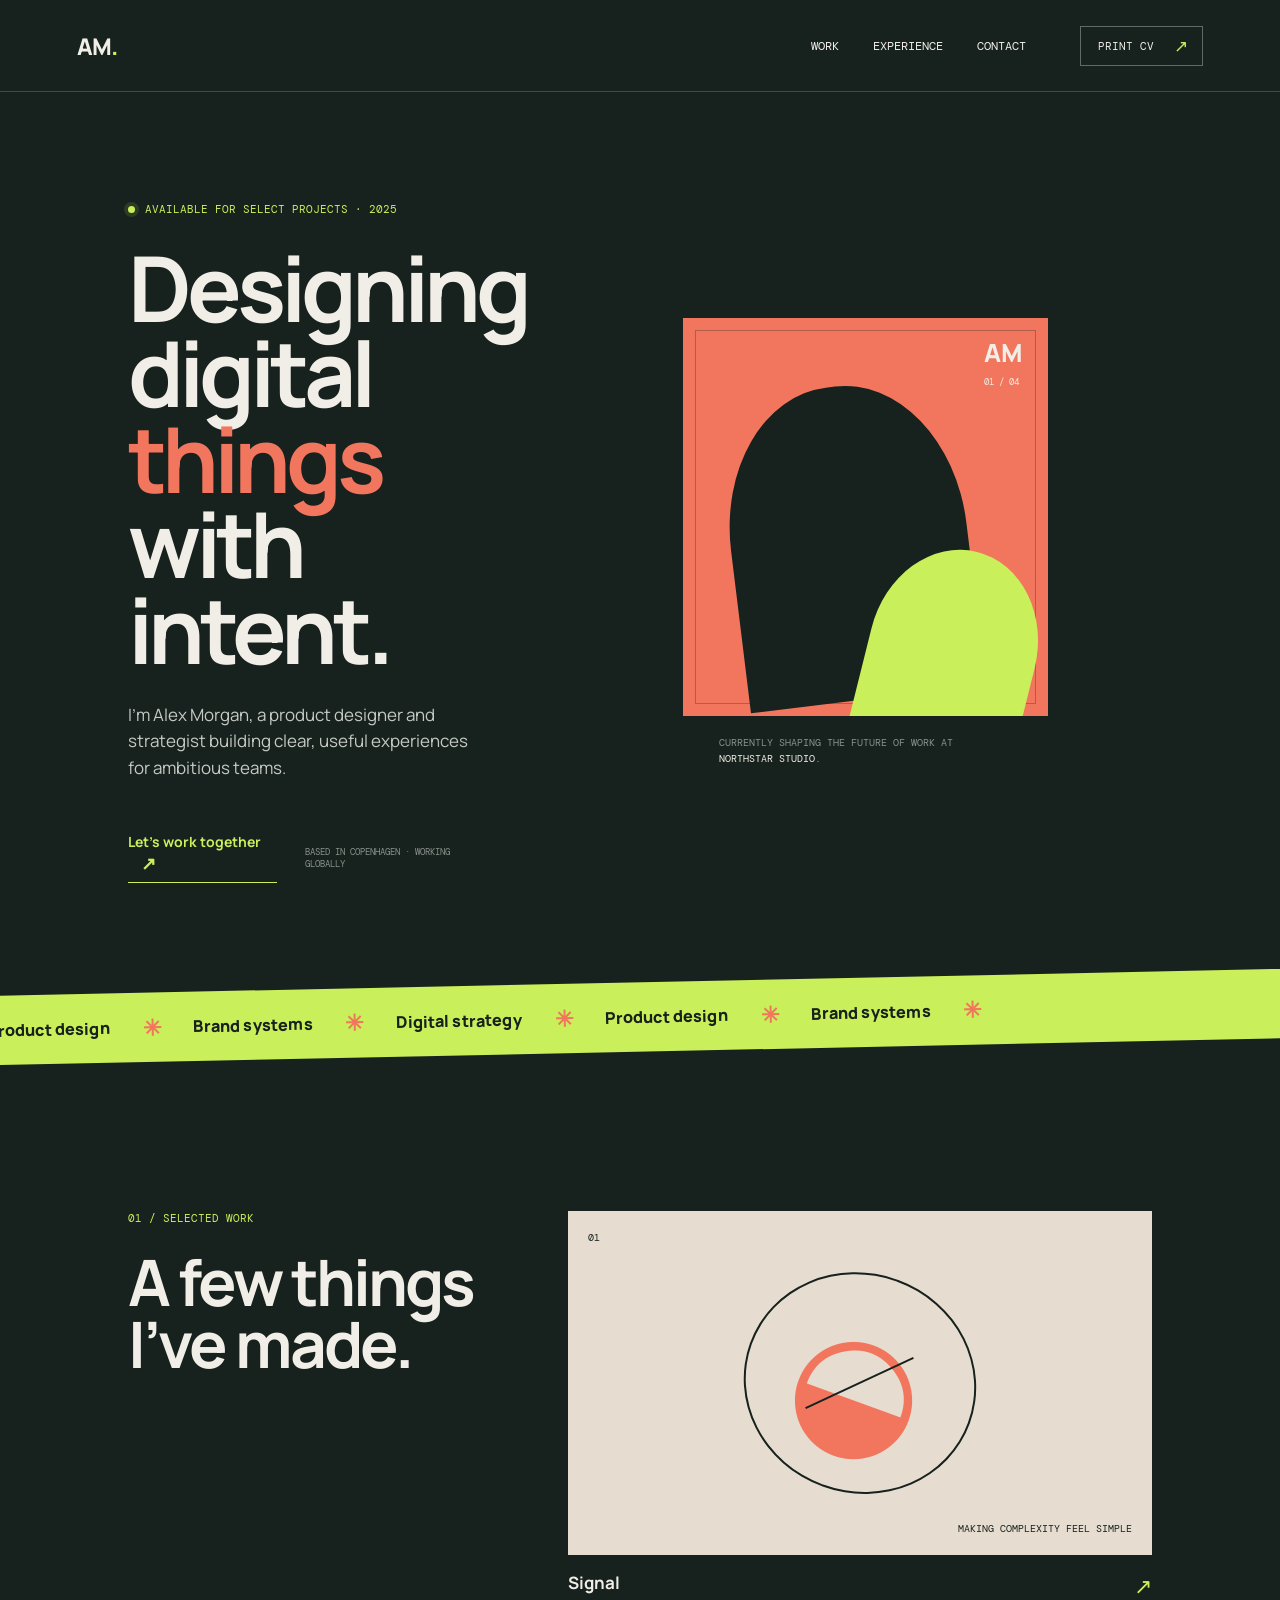
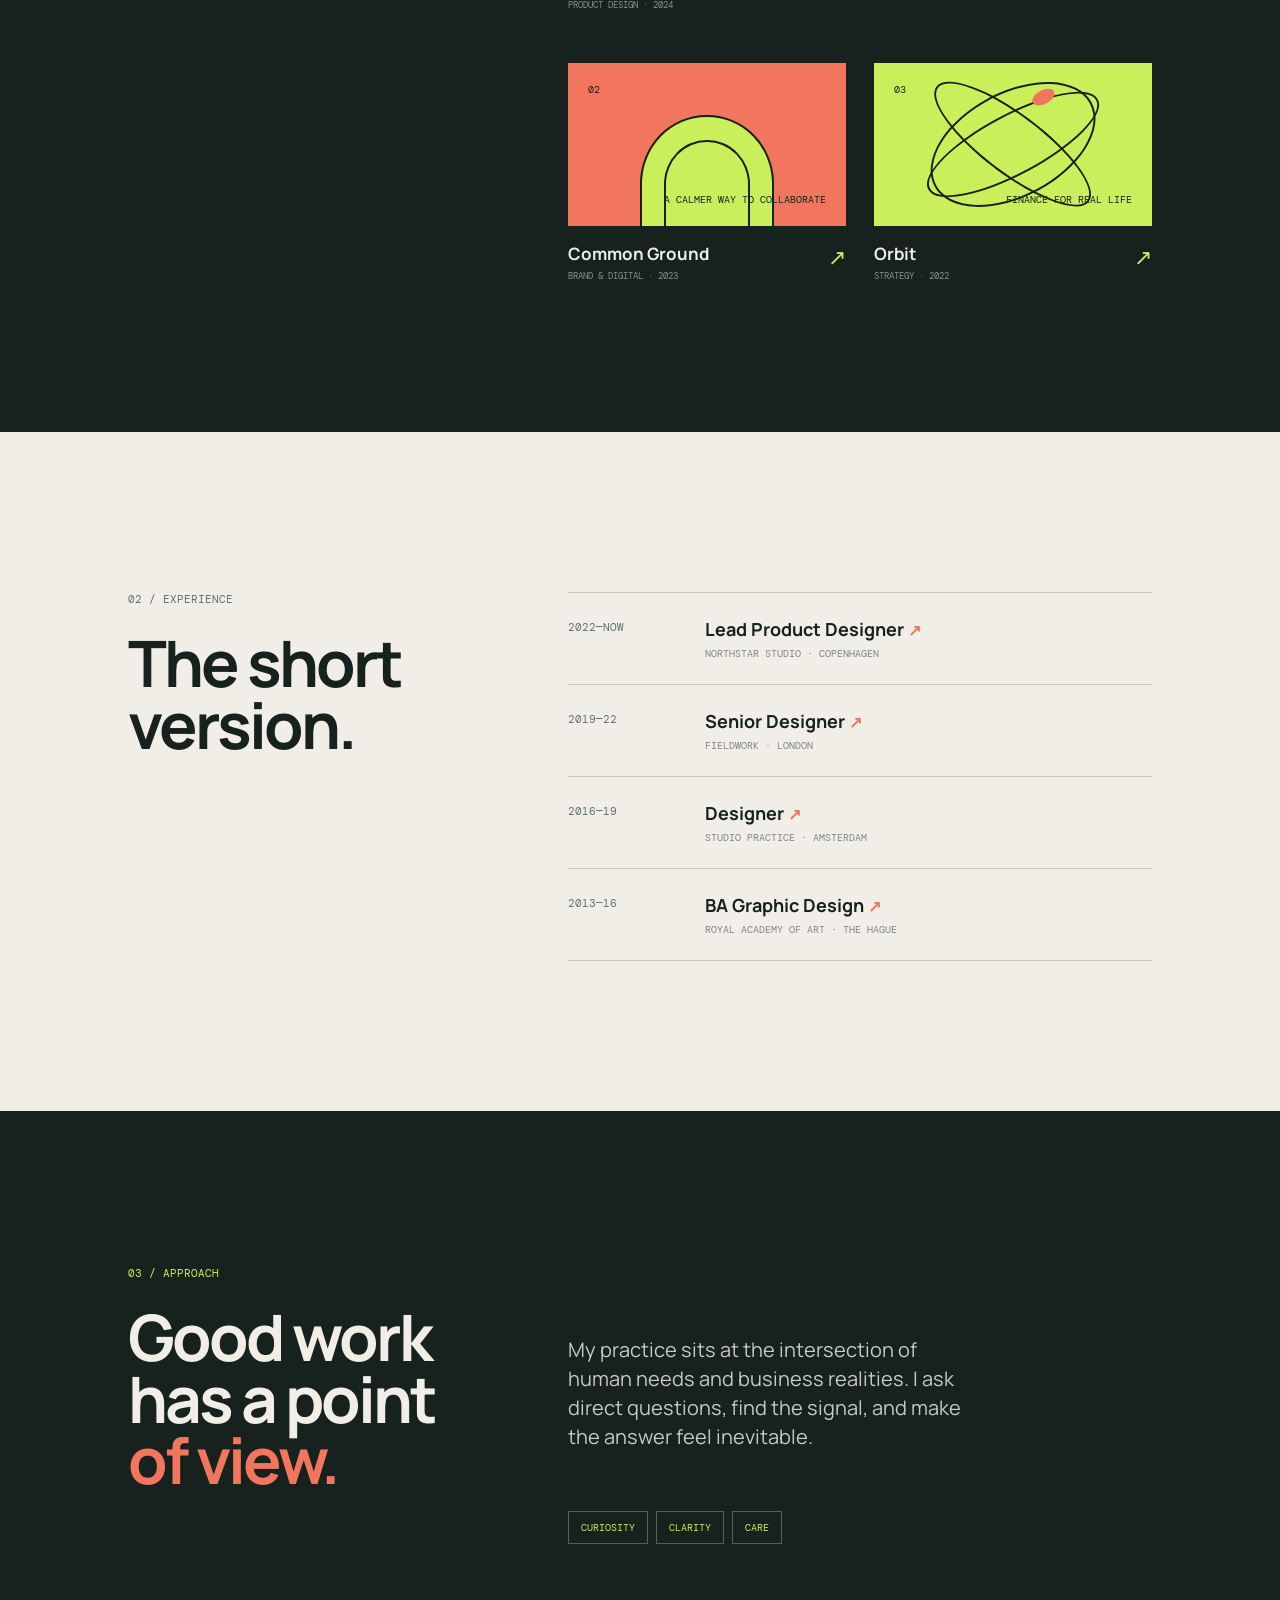
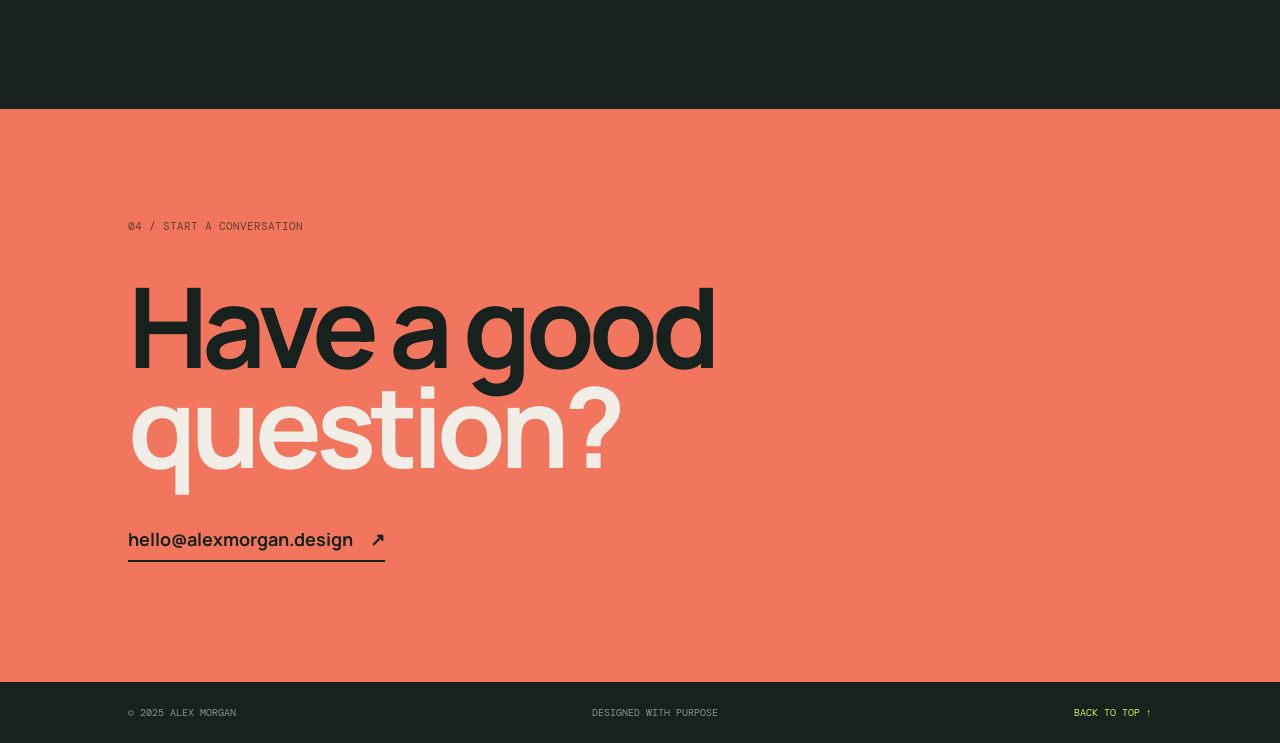
==== myPortfolioHT/index.html @ 03792dd4 "myPortfolio" ====
<!doctype html>
<html lang="en">
<head>
  <meta charset="UTF-8" />
  <meta name="viewport" content="width=device-width, initial-scale=1.0" />
  <meta name="description" content="Alex Morgan - Product designer and digital strategist." />
  <title>Alex Morgan | Product Designer</title>
  <link rel="preconnect" href="https://fonts.googleapis.com" />
  <link rel="preconnect" href="https://fonts.gstatic.com" crossorigin />
  <link href="https://fonts.googleapis.com/css2?family=DM+Mono:wght@400;500&family=Manrope:wght@400;500;600;700;800&display=swap" rel="stylesheet" />
  <link rel="stylesheet" href="styles.css" />
</head>
<body>
  <div class="site-shell">
    <header class="topbar">
      <a class="wordmark" href="#top" aria-label="Alex Morgan home">AM<span>.</span></a>
      <nav class="nav-links" aria-label="Primary navigation">
        <a href="#work">Work</a>
        <a href="#experience">Experience</a>
        <a href="#contact">Contact</a>
      </nav>
      <button class="print-button" type="button" data-print aria-label="Print or save this CV">
        <span>Print CV</span>
        <span class="button-arrow" aria-hidden="true">↗</span>
      </button>
    </header>

    <main id="top">
      <section class="hero section-grid" aria-labelledby="intro-title">
        <div class="hero-copy">
          <p class="eyebrow"><span class="status-dot"></span> Available for select projects · 2025</p>
          <h1 id="intro-title">Designing digital<br /><em>things</em> with intent.</h1>
          <p class="intro">I’m Alex Morgan, a product designer and strategist building clear, useful experiences for ambitious teams.</p>
          <div class="hero-actions">
            <a class="text-link" href="mailto:hello@alexmorgan.design">Let’s work together <span>↗</span></a>
            <span class="location">Based in Copenhagen · Working globally</span>
          </div>
        </div>
        <div class="hero-aside">
          <div class="portrait-frame" role="img" aria-label="Abstract portrait placeholder">
            <div class="portrait-shape shape-one"></div>
            <div class="portrait-shape shape-two"></div>
            <div class="portrait-label">AM<br /><span>01 / 04</span></div>
          </div>
          <p class="aside-note">Currently shaping the future of work at <strong>Northstar Studio</strong>.</p>
        </div>
      </section>

      <section class="marquee" aria-label="Areas of practice">
        <div class="marquee-track"><span>Product design</span><i>✳</i><span>Brand systems</span><i>✳</i><span>Digital strategy</span><i>✳</i><span>Product design</span><i>✳</i><span>Brand systems</span><i>✳</i></div>
      </section>

      <section id="work" class="content-section section-grid" aria-labelledby="work-title">
        <div class="section-heading"><p class="section-number">01 / Selected work</p><h2 id="work-title">A few things<br />I’ve made.</h2></div>
        <div class="project-list">
          <article class="project project-featured">
            <div class="project-visual visual-signal"><span class="visual-tag">01</span><div class="signal-mark">◒</div><span class="visual-caption">Making complexity feel simple</span></div>
            <div class="project-meta"><div><h3>Signal</h3><p>Product design · 2024</p></div><a href="#contact" aria-label="Learn more about Signal">↗</a></div>
          </article>
          <article class="project">
            <div class="project-visual visual-arch"><span class="visual-tag">02</span><div class="arch-mark"></div><span class="visual-caption">A calmer way to collaborate</span></div>
            <div class="project-meta"><div><h3>Common Ground</h3><p>Brand & digital · 2023</p></div><a href="#contact" aria-label="Learn more about Common Ground">↗</a></div>
          </article>
          <article class="project">
            <div class="project-visual visual-orbit"><span class="visual-tag">03</span><div class="orbit-mark"><span></span></div><span class="visual-caption">Finance for real life</span></div>
            <div class="project-meta"><div><h3>Orbit</h3><p>Strategy · 2022</p></div><a href="#contact" aria-label="Learn more about Orbit">↗</a></div>
          </article>
        </div>
      </section>

      <section id="experience" class="content-section experience-section section-grid" aria-labelledby="experience-title">
        <div class="section-heading"><p class="section-number">02 / Experience</p><h2 id="experience-title">The short<br />version.</h2></div>
        <div class="experience-list">
          <div class="experience-row"><span class="year">2022—Now</span><div><h3>Lead Product Designer <span>↗</span></h3><p>Northstar Studio · Copenhagen</p></div></div>
          <div class="experience-row"><span class="year">2019—22</span><div><h3>Senior Designer <span>↗</span></h3><p>Fieldwork · London</p></div></div>
          <div class="experience-row"><span class="year">2016—19</span><div><h3>Designer <span>↗</span></h3><p>Studio Practice · Amsterdam</p></div></div>
          <div class="experience-row"><span class="year">2013—16</span><div><h3>BA Graphic Design <span>↗</span></h3><p>Royal Academy of Art · The Hague</p></div></div>
        </div>
      </section>

      <section class="principles section-grid" aria-labelledby="principles-title">
        <div><p class="section-number">03 / Approach</p><h2 id="principles-title">Good work<br />has a point<br /><em>of view.</em></h2></div>
        <div class="principle-copy"><p>My practice sits at the intersection of human needs and business realities. I ask direct questions, find the signal, and make the answer feel inevitable.</p><div class="principle-tags"><span>Curiosity</span><span>Clarity</span><span>Care</span></div></div>
      </section>

      <section id="contact" class="contact-section" aria-labelledby="contact-title">
        <p class="section-number">04 / Start a conversation</p>
        <h2 id="contact-title">Have a good<br /><em>question?</em></h2>
        <a class="contact-email" href="mailto:hello@alexmorgan.design">hello@alexmorgan.design <span>↗</span></a>
      </section>
    </main>

    <footer class="footer"><span>© 2025 Alex Morgan</span><span>Designed with purpose</span><a href="#top">Back to top ↑</a></footer>
  </div>
  <script src="script.js"></script>
</body>
</html>
---- myPortfolioHT/styles.css ----
:root {
  --ink: #17211e;
  --paper: #f0eee7;
  --lime: #c9f05a;
  --coral: #f2765d;
  --muted: #65706a;
  --line: rgba(23, 33, 30, 0.18);
  --display: 'Manrope', sans-serif;
  --mono: 'DM Mono', monospace;
}

* { box-sizing: border-box; }
html { scroll-behavior: smooth; }
body { margin: 0; background: var(--ink); color: var(--paper); font-family: var(--display); }
 .reveal { opacity: 0; transform: translateY(18px); transition: opacity .7s ease, transform .7s ease; }
 .reveal.is-visible { opacity: 1; transform: translateY(0); }
a { color: inherit; text-decoration: none; }
.site-shell { max-width: 1440px; margin: 0 auto; overflow: hidden; }
.topbar { height: 92px; padding: 0 6vw; display: flex; align-items: center; justify-content: space-between; border-bottom: 1px solid rgba(240,238,231,.2); }
.wordmark { font-size: 23px; font-weight: 800; letter-spacing: -1px; }
.wordmark span { color: var(--lime); }
.nav-links { display: flex; gap: 34px; margin-left: auto; margin-right: 54px; font: 12px var(--mono); text-transform: uppercase; letter-spacing: 0; }
.nav-links a, .footer a { transition: color .2s ease; }
.nav-links a:hover, .footer a:hover { color: var(--lime); }
.print-button { border: 1px solid rgba(240,238,231,.35); background: transparent; color: var(--paper); padding: 12px 14px 12px 17px; display: flex; align-items: center; gap: 20px; font: 11px var(--mono); cursor: pointer; text-transform: uppercase; }
.button-arrow { color: var(--lime); font-size: 17px; line-height: 10px; }
.section-grid { display: grid; grid-template-columns: minmax(240px, .75fr) minmax(0, 1.25fr); gap: 7vw; padding-left: 10vw; padding-right: 10vw; }
.hero { min-height: 695px; padding-top: 110px; padding-bottom: 100px; align-items: center; }
.eyebrow, .section-number, .year, .project-meta p, .location { color: var(--lime); font: 11px var(--mono); letter-spacing: 0; text-transform: uppercase; }
.eyebrow { display: flex; align-items: center; gap: 10px; }
.status-dot { width: 7px; height: 7px; border-radius: 50%; background: var(--lime); box-shadow: 0 0 0 4px rgba(201,240,90,.12); }
h1, h2, h3, p { margin-top: 0; }
h1 { margin: 29px 0 30px; font-size: clamp(3.8rem, 7.1vw, 7.2rem); line-height: .94; letter-spacing: -5px; font-weight: 700; }
h1 em, h2 em { color: var(--coral); font-style: normal; }
.intro { max-width: 430px; color: #c5cac3; font-size: 17px; line-height: 1.55; }
.hero-actions { display: flex; align-items: center; gap: 28px; margin-top: 51px; }
.text-link { color: var(--lime); border-bottom: 1px solid var(--lime); padding-bottom: 7px; font-size: 14px; font-weight: 700; }
.text-link span, .contact-email span { display: inline-block; margin-left: 13px; font-size: 18px; transition: transform .2s ease; }
.text-link:hover span, .contact-email:hover span { transform: translate(3px,-3px); }
.location { color: #89918b; font-size: 9px; }
.hero-aside { align-self: stretch; display: flex; flex-direction: column; justify-content: center; padding-left: 9vw; }
.portrait-frame { aspect-ratio: 1 / 1.09; max-width: 365px; background: var(--coral); position: relative; overflow: hidden; }
.portrait-frame:after { content: ''; position: absolute; inset: 12px; border: 1px solid rgba(23,33,30,.3); }
.portrait-shape { position: absolute; background: var(--ink); z-index: 1; }
.shape-one { width: 65%; height: 79%; left: 13%; top: 17%; border-radius: 48% 48% 0 0; transform: rotate(-7deg); }
.shape-two { width: 46%; height: 50%; right: 3%; bottom: -8%; border-radius: 50% 50% 0 0; background: var(--lime); transform: rotate(14deg); }
.portrait-label { position: absolute; z-index: 2; top: 24px; right: 25px; color: var(--paper); font-size: 25px; font-weight: 800; line-height: .9; }
.portrait-label span { font: 9px var(--mono); }
.aside-note { max-width: 235px; margin: 19px 0 0 36px; color: #89918b; font: 10px/1.6 var(--mono); text-transform: uppercase; }
.aside-note strong { color: var(--paper); font-weight: 400; }
.marquee { background: var(--lime); color: var(--ink); padding: 19px 0; overflow: hidden; transform: rotate(-1.2deg) scale(1.02); }
.marquee-track { width: max-content; display: flex; align-items: center; gap: 32px; font-size: 16px; font-weight: 800; animation: drift 24s linear infinite; }
.marquee i { font-style: normal; font-size: 22px; color: var(--coral); }
@keyframes drift { to { transform: translateX(-32%); } }
.content-section { padding-top: 160px; padding-bottom: 150px; }
.section-heading h2, .principles h2 { margin-top: 26px; font-size: clamp(2.7rem, 5vw, 5.1rem); line-height: .96; letter-spacing: -3px; }
.project-list { display: grid; grid-template-columns: repeat(2, 1fr); gap: 52px 28px; }
.project-featured { grid-column: 1 / -1; }
.project-visual { aspect-ratio: 1.7; position: relative; padding: 20px; overflow: hidden; color: var(--ink); }
.visual-tag, .visual-caption { position: absolute; z-index: 2; font: 10px var(--mono); text-transform: uppercase; }
.visual-tag { top: 20px; left: 20px; }.visual-caption { right: 20px; bottom: 20px; }
.visual-signal { background: #e6ddd0; }.signal-mark { position: absolute; inset: 18% 30%; border: 2px solid var(--ink); border-radius: 50%; font-size: 12vw; line-height: 1.1; display: flex; justify-content: center; align-items: center; color: var(--coral); transform: rotate(20deg); }
.signal-mark:after { content: ''; position: absolute; width: 52%; height: 2px; background: var(--ink); transform: rotate(-45deg); }
.visual-arch { background: var(--coral); }.arch-mark { position: absolute; width: 48%; height: 84%; bottom: -16%; left: 26%; background: var(--lime); border: 2px solid var(--ink); border-radius: 50% 50% 0 0; }.arch-mark:after { content: ''; position: absolute; inset: 17%; border: 2px solid var(--ink); border-bottom: 0; border-radius: 50% 50% 0 0; }
.visual-orbit { background: var(--lime); }.orbit-mark { position: absolute; inset: 18%; border: 2px solid var(--ink); border-radius: 50%; transform: rotate(-28deg); }.orbit-mark:before, .orbit-mark:after { content: ''; position: absolute; inset: 20% -5%; border: 2px solid var(--ink); border-radius: 50%; }.orbit-mark:after { transform: rotate(65deg); }.orbit-mark span { position: absolute; width: 14%; height: 14%; border-radius: 50%; background: var(--coral); top: 16%; right: 15%; }
.project-meta { display: flex; justify-content: space-between; align-items: flex-start; padding-top: 15px; border-top: 1px solid var(--line); }.project-meta h3 { margin: 0 0 5px; font-size: 17px; }.project-meta p { margin: 0; color: #89918b; font-size: 9px; }.project-meta > a { color: var(--lime); font-size: 22px; }
.experience-section { background: var(--paper); color: var(--ink); }.experience-section .section-number { color: #60716a; }.experience-list { border-top: 1px solid var(--line); }.experience-row { display: grid; grid-template-columns: 112px 1fr; gap: 25px; padding: 24px 0; border-bottom: 1px solid var(--line); }.experience-row .year { color: #60716a; padding-top: 3px; }.experience-row h3 { font-size: 18px; margin: 0 0 6px; }.experience-row h3 span { color: var(--coral); font-size: 16px; }.experience-row p { margin: 0; color: #7d8881; font: 10px var(--mono); text-transform: uppercase; }
.principles { padding-top: 155px; padding-bottom: 165px; align-items: end; }.principle-copy { max-width: 405px; }.principle-copy > p { color: #c5cac3; font-size: 20px; line-height: 1.45; }.principle-tags { display: flex; gap: 8px; margin-top: 60px; }.principle-tags span { border: 1px solid rgba(240,238,231,.3); padding: 9px 12px; color: var(--lime); font: 10px var(--mono); text-transform: uppercase; }
.contact-section { background: var(--coral); color: var(--ink); padding: 110px 10vw 120px; }.contact-section .section-number { color: rgba(23,33,30,.65); }.contact-section h2 { margin: 42px 0 52px; font-size: clamp(3.4rem, 8.7vw, 9rem); line-height: .9; letter-spacing: -6px; }.contact-section h2 em { color: var(--paper); }.contact-email { display: inline-block; border-bottom: 2px solid var(--ink); padding-bottom: 9px; font-size: 18px; font-weight: 700; }
.footer { display: flex; justify-content: space-between; padding: 24px 10vw; color: #89918b; font: 10px var(--mono); text-transform: uppercase; }.footer a { color: var(--lime); }
@media (max-width: 760px) { .topbar { height: 74px; padding: 0 7vw; }.nav-links { display: none; }.print-button { padding: 9px 10px 9px 12px; gap: 10px; }.section-grid { display: block; padding-left: 7vw; padding-right: 7vw; }.hero { min-height: auto; padding-top: 78px; padding-bottom: 85px; }.hero-copy h1 { letter-spacing: -3px; }.hero-aside { padding: 70px 0 0 12vw; }.portrait-frame { max-width: none; width: 84%; }.hero-actions { display: block; margin-top: 38px; }.location { display: block; margin-top: 25px; }.content-section { padding-top: 100px; padding-bottom: 100px; }.section-heading { margin-bottom: 60px; }.section-heading h2 { letter-spacing: -2px; margin-top: 17px; }.project-list { grid-template-columns: 1fr; gap: 42px; }.project-featured { grid-column: auto; }.project-visual { aspect-ratio: 1.25; }.signal-mark { font-size: 26vw; }.experience-row { grid-template-columns: 90px 1fr; gap: 14px; }.experience-row h3 { font-size: 15px; }.principles { padding-top: 100px; padding-bottom: 105px; }.principle-copy { margin-top: 55px; }.principle-copy > p { font-size: 18px; }.principle-tags { margin-top: 35px; }.contact-section { padding: 78px 7vw 90px; }.contact-section h2 { letter-spacing: -3px; margin: 35px 0 40px; }.footer { padding: 22px 7vw; gap: 15px; flex-wrap: wrap; }.footer span:nth-child(2) { display: none; } }
@media print { body { background: white; color: black; } .site-shell { max-width: none; }.topbar, .marquee, .hero-aside, .hero-actions, .contact-section, .footer { display: none; }.hero, .content-section, .principles { min-height: auto; padding: 30px; }.section-grid { display: block; padding-left: 30px; padding-right: 30px; }.project-list { grid-template-columns: repeat(2, 1fr); }.experience-section { background: white; }.project-visual { break-inside: avoid; } }
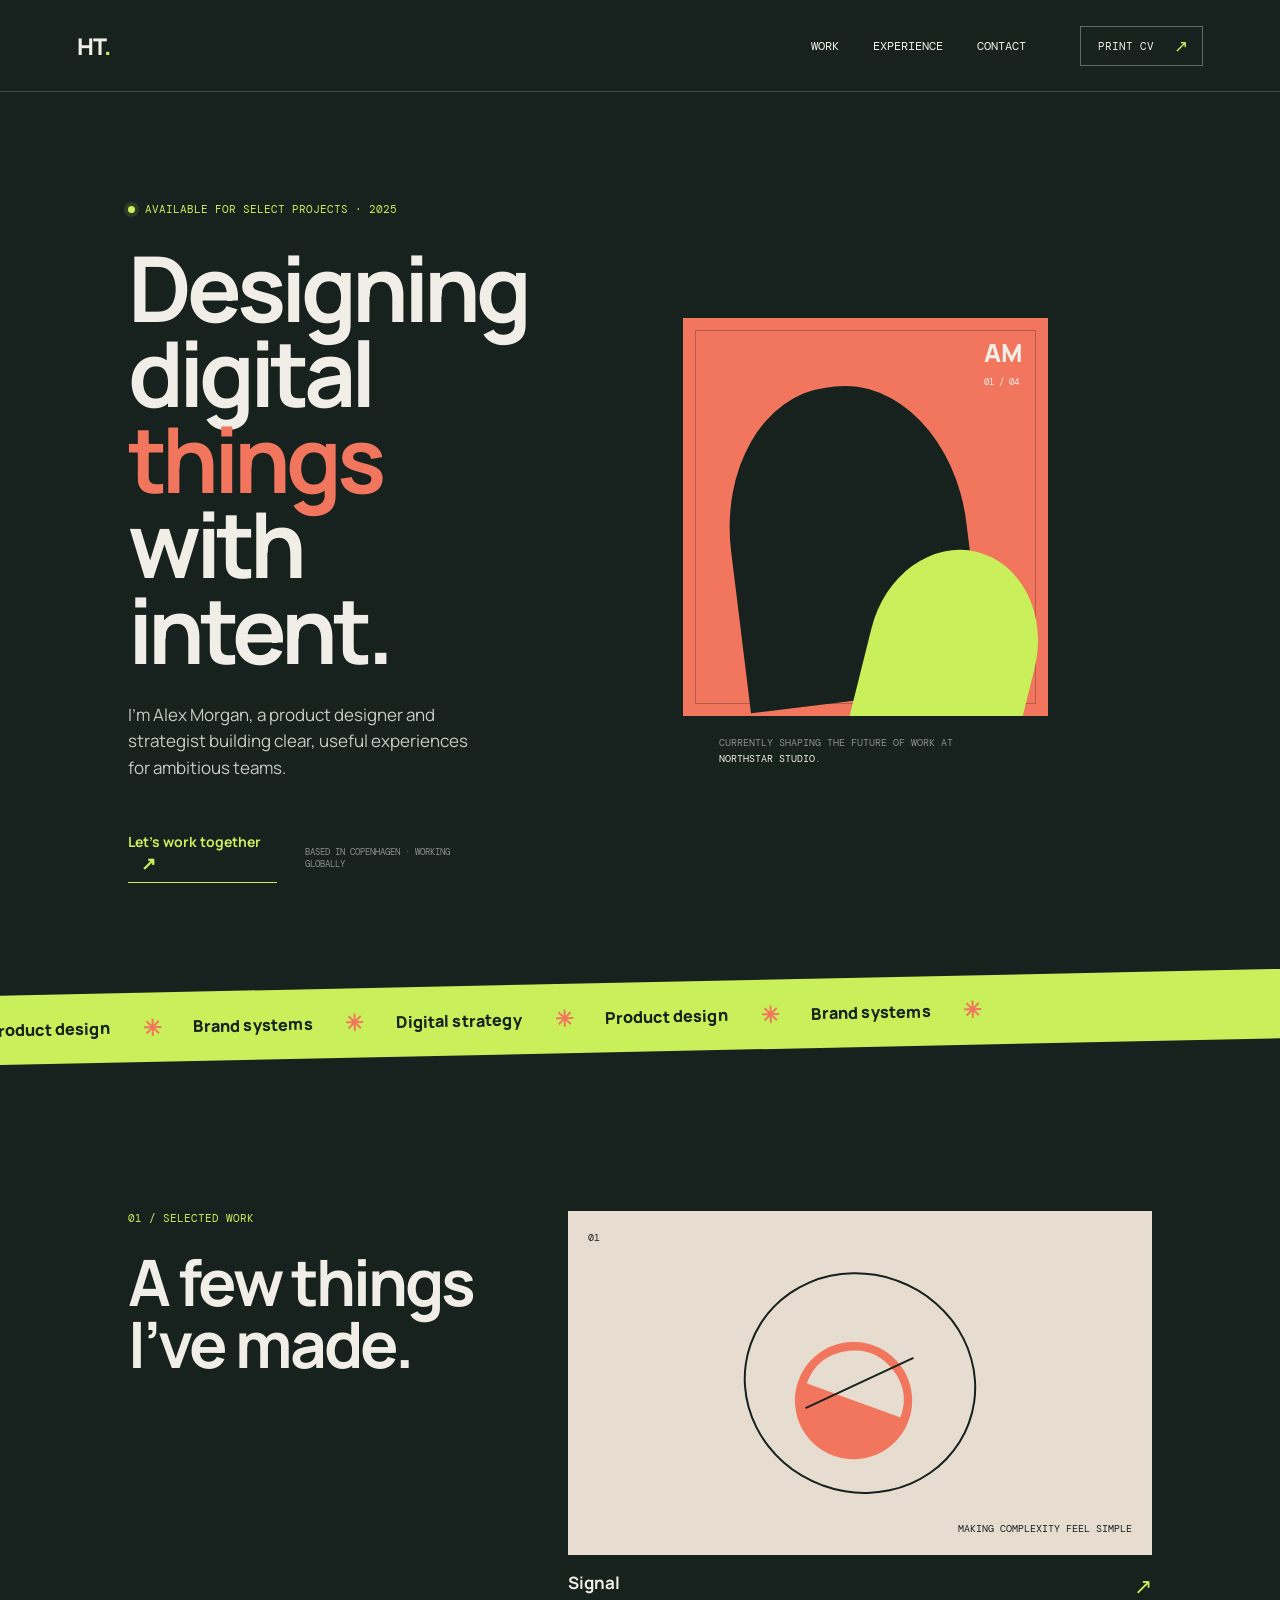
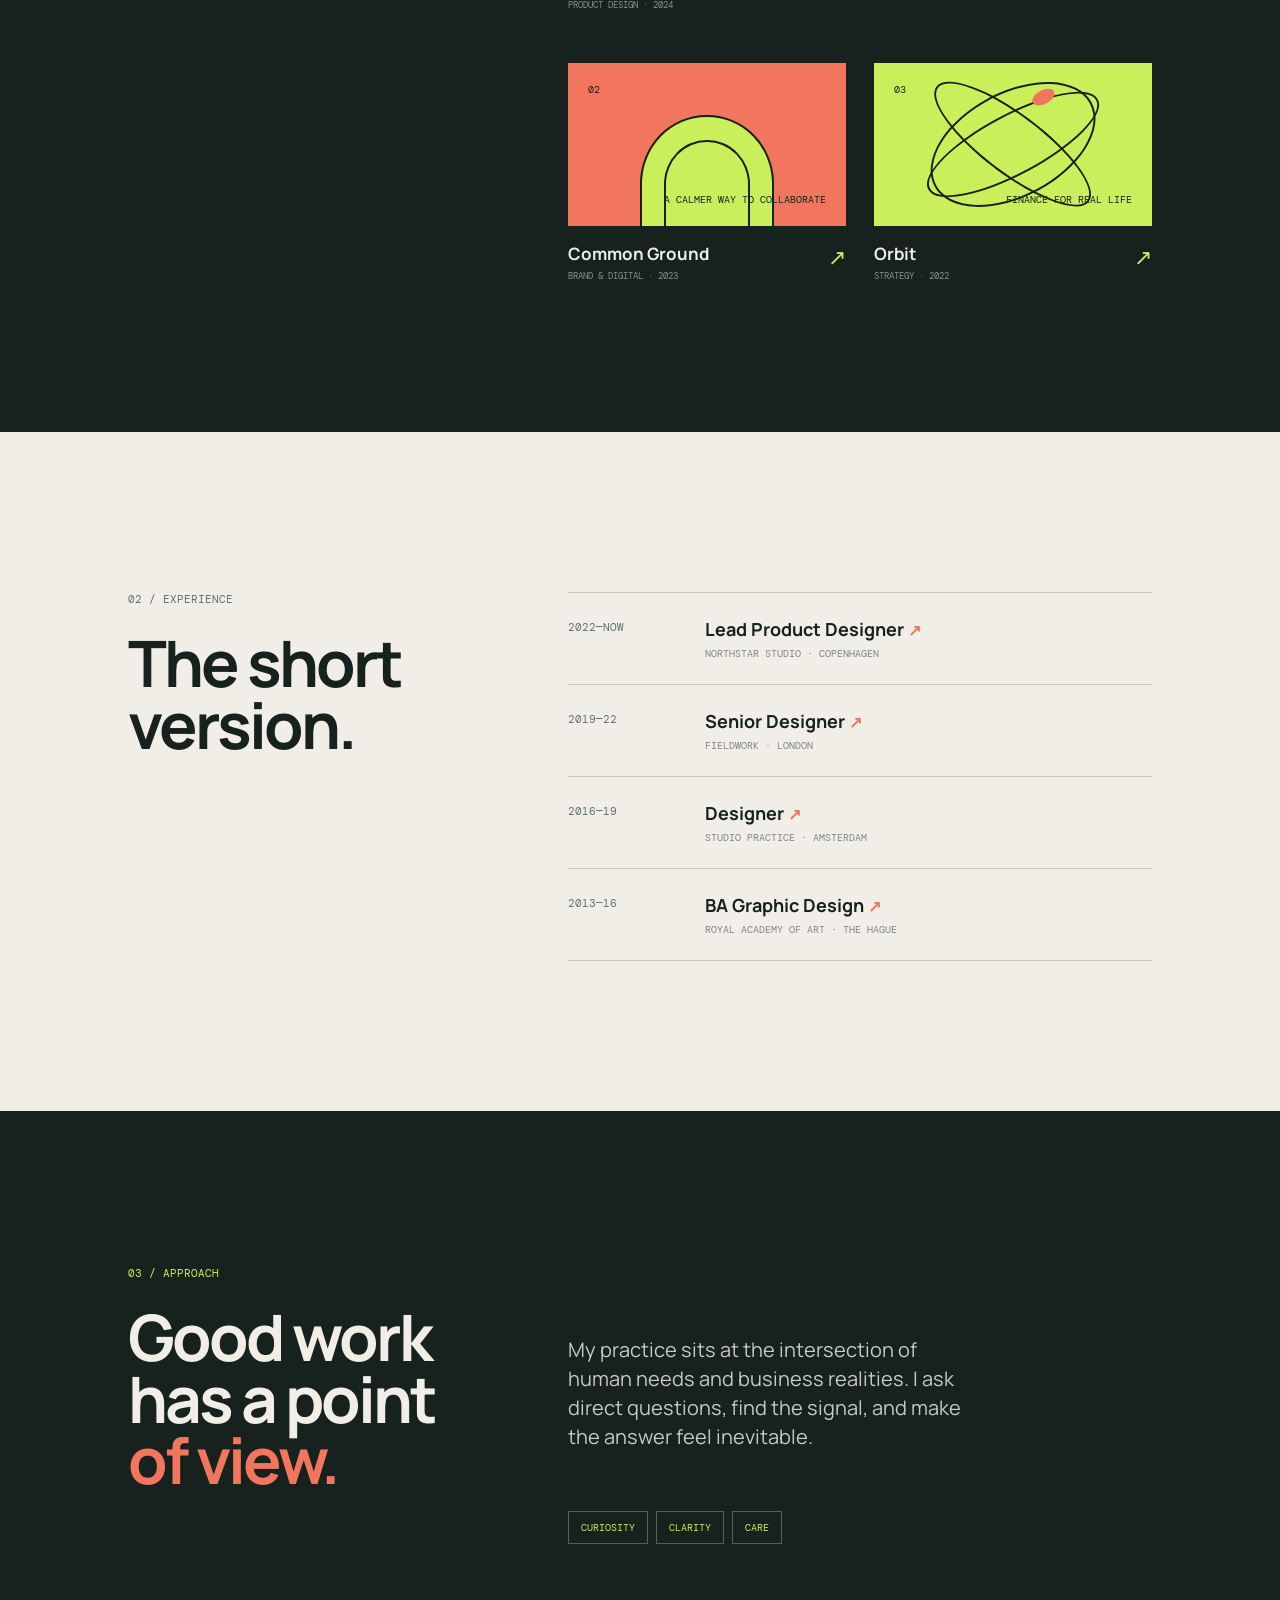
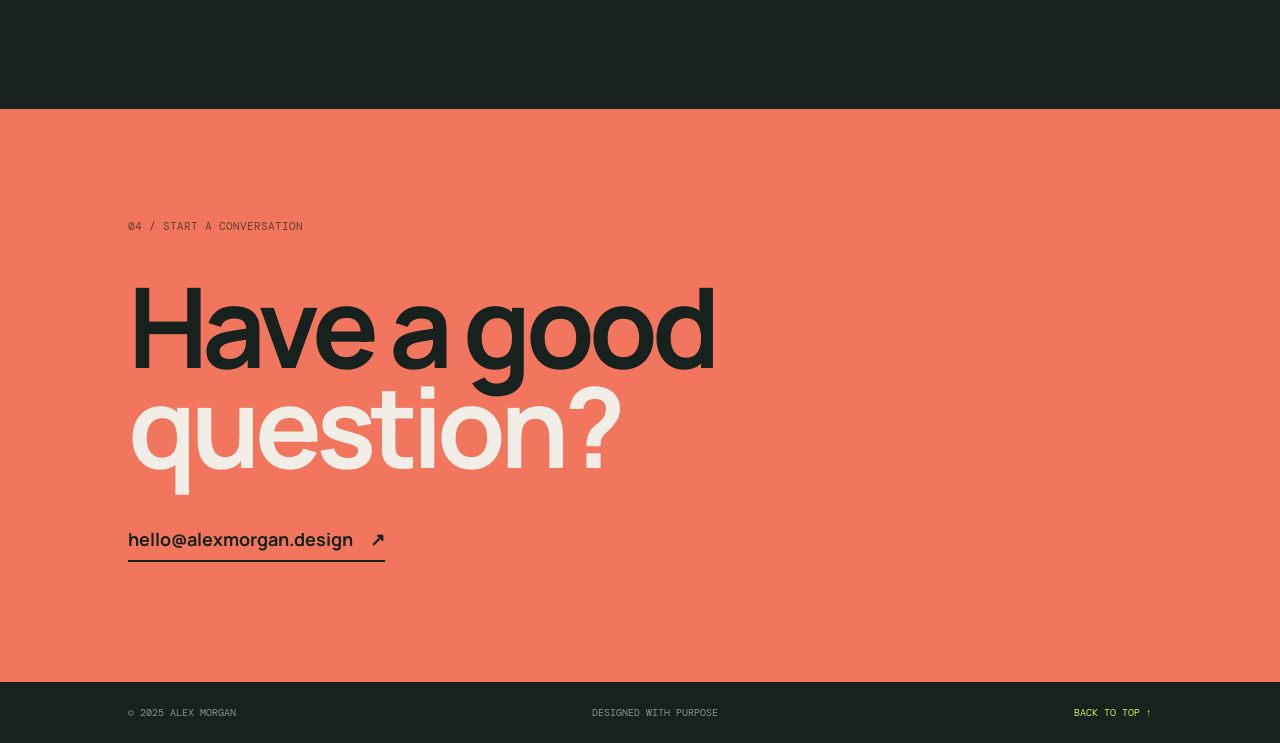
==== commit a535df56: "first essaie" ====
--- a/myPortfolioHT/index.html
+++ b/myPortfolioHT/index.html
@@ -3,8 +3,8 @@
 <head>
   <meta charset="UTF-8" />
   <meta name="viewport" content="width=device-width, initial-scale=1.0" />
-  <meta name="description" content="Alex Morgan - Product designer and digital strategist." />
-  <title>Alex Morgan | Product Designer</title>
+  <meta name="description" content="Hamdi TORJMEN | Web Developer" />
+  <title>Hamdi TORJMEN | Web Developer</title>
   <link rel="preconnect" href="https://fonts.googleapis.com" />
   <link rel="preconnect" href="https://fonts.gstatic.com" crossorigin />
   <link href="https://fonts.googleapis.com/css2?family=DM+Mono:wght@400;500&family=Manrope:wght@400;500;600;700;800&display=swap" rel="stylesheet" />
@@ -13,7 +13,7 @@
 <body>
   <div class="site-shell">
     <header class="topbar">
-      <a class="wordmark" href="#top" aria-label="Alex Morgan home">AM<span>.</span></a>
+      <a class="wordmark" href="#top" aria-label="Hamdi TORJMEN home">HT<span>.</span></a>
       <nav class="nav-links" aria-label="Primary navigation">
         <a href="#work">Work</a>
         <a href="#experience">Experience</a>
